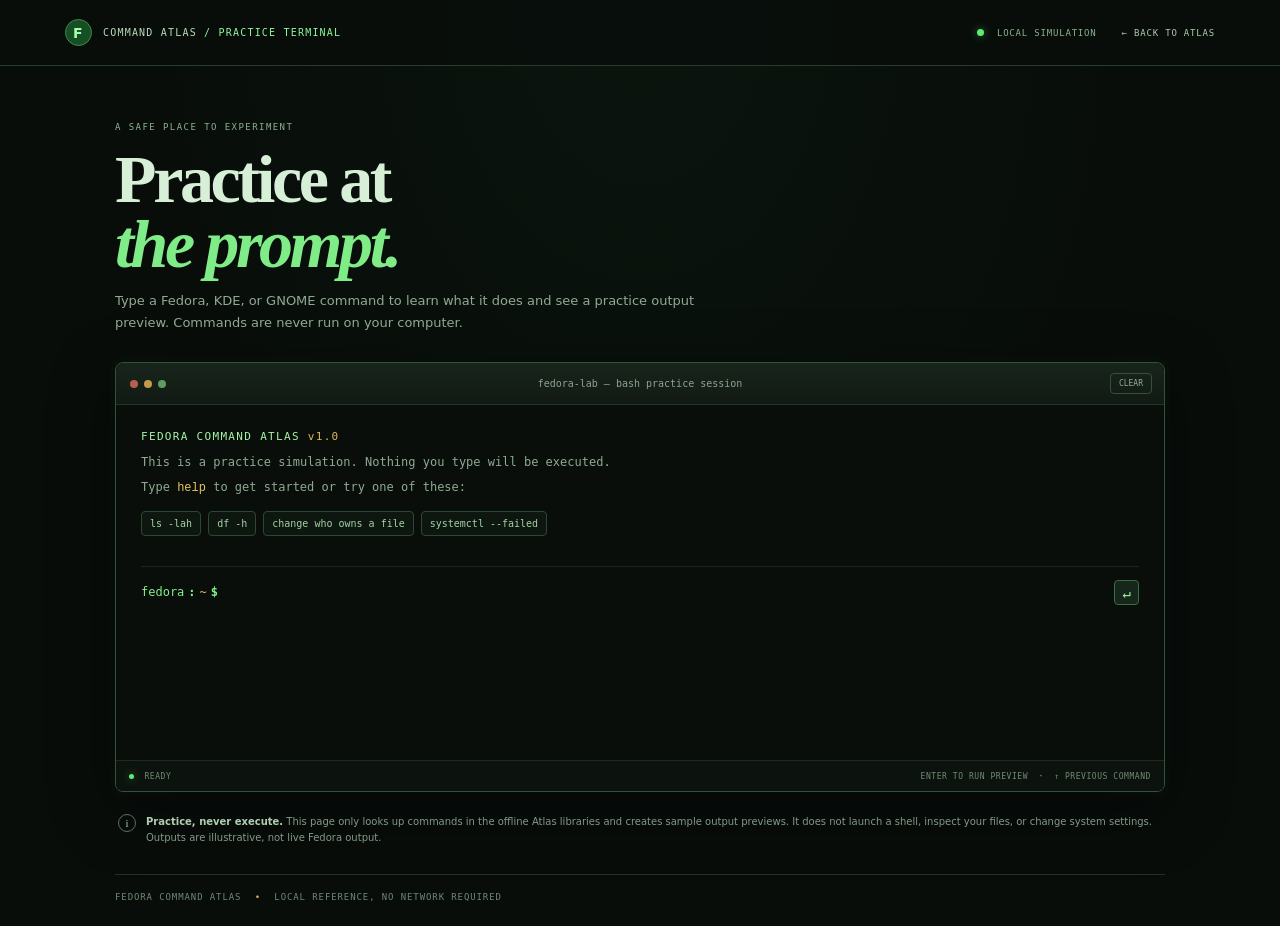
==== simulator.html @ a5a1e13d "Add standalone command practice simulator" ====
<!doctype html>
<html lang="en">
<head>
  <meta charset="utf-8">
  <meta name="viewport" content="width=device-width, initial-scale=1">
  <meta name="theme-color" content="#080d0a">
  <title>Practice Terminal · Fedora Command Atlas</title>
  <link rel="stylesheet" href="simulator.css">
</head>
<body>
  <header class="sim-topbar">
    <a class="wordmark" href="index.html"><span class="mark">F</span><span>COMMAND ATLAS <b>/ PRACTICE TERMINAL</b></span></a>
    <div class="top-right"><span class="local-status"><i></i> LOCAL SIMULATION</span><a href="index.html" class="back-link">← BACK TO ATLAS</a></div>
  </header>
  <main class="sim-page">
    <section class="hero">
      <div class="eyebrow">A SAFE PLACE TO EXPERIMENT</div>
      <h1>Practice at<br><em>the prompt.</em></h1>
      <p>Type a Fedora, KDE, or GNOME command to learn what it does and see a practice output preview. Commands are never run on your computer.</p>
    </section>
    <section class="terminal" aria-label="Command line practice simulator">
      <div class="terminal-bar"><div class="window-dots"><i></i><i></i><i></i></div><span>fedora-lab — bash practice session</span><button id="clear-button" type="button">CLEAR</button></div>
      <div class="terminal-body" id="terminal-body">
        <div class="welcome"><div class="welcome-title">FEDORA COMMAND ATLAS <span>v1.0</span></div><p>This is a practice simulation. Nothing you type will be executed.</p><p>Type <code>help</code> to get started or try one of these:</p><div class="quick-commands"><button type="button" data-command="ls -lah">ls -lah</button><button type="button" data-command="df -h">df -h</button><button type="button" data-command="change who owns a file">change who owns a file</button><button type="button" data-command="systemctl --failed">systemctl --failed</button></div></div>
        <div id="history" class="history" aria-live="polite"></div>
        <form id="command-form" class="prompt-line" autocomplete="off"><label for="command-input"><span>fedora</span><b>:</b><span class="path">~</span><b>$</b></label><input id="command-input" type="text" spellcheck="false" autocapitalize="off" autocomplete="off" aria-label="Enter a command or task phrase" autofocus><button type="submit" aria-label="Submit command">↵</button></form>
      </div>
      <div class="terminal-foot"><span><i></i> READY</span><span>ENTER TO RUN PREVIEW <b>·</b> ↑ PREVIOUS COMMAND</span></div>
    </section>
    <section class="sim-notes"><span class="note-mark">i</span><p><b>Practice, never execute.</b> This page only looks up commands in the offline Atlas libraries and creates sample output previews. It does not launch a shell, inspect your files, or change system settings. Outputs are illustrative, not live Fedora output.</p></section>
    <footer>FEDORA COMMAND ATLAS <span>•</span> LOCAL REFERENCE, NO NETWORK REQUIRED</footer>
  </main>
  <script src="simulator.js"></script>
</body>
</html>
---- simulator.css ----
:root{color-scheme:dark;--bg:#080d0a;--panel:#0d1510;--panel2:#111d14;--line:#263d2a;--green:#8df69a;--soft:#b7dfb8;--muted:#79917d;--amber:#eac15c;--mono:'DM Mono','Cascadia Code','DejaVu Sans Mono',monospace;--sans:'DM Sans',system-ui,sans-serif}*{box-sizing:border-box}body{margin:0;min-height:100vh;background:var(--bg);color:var(--soft);font-family:var(--sans);background-image:radial-gradient(ellipse at 50% 0%,#15321b33 0,transparent 55%)}.sim-topbar{height:66px;border-bottom:1px solid var(--line);display:flex;align-items:center;justify-content:space-between;padding:0 max(28px,calc((100vw - 1150px)/2));background:#080d0acc}.wordmark{display:flex;align-items:center;gap:11px;color:#b9dabb;text-decoration:none;font:10px var(--mono);letter-spacing:.12em}.wordmark b{font-weight:400;color:var(--green)}.mark{display:grid;place-items:center;width:27px;height:27px;border:1px solid #3c8e49;border-radius:50%;background:#174f25;color:#a3ffa8;font:700 14px var(--sans)}.top-right{display:flex;align-items:center;gap:25px}.local-status,.back-link{font:9px var(--mono);letter-spacing:.09em}.local-status{color:#88b18b}.local-status i,.terminal-foot i{display:inline-block;width:7px;height:7px;margin-right:7px;border-radius:50%;background:#5cee70;box-shadow:0 0 9px #5cee7077}.back-link{color:#adcaad;text-decoration:none}.back-link:hover{color:var(--green)}.sim-page{width:min(1050px,calc(100% - 44px));margin:0 auto}.hero{padding:56px 0 28px;max-width:650px}.eyebrow{font:9px var(--mono);letter-spacing:.16em;color:#8bb38d}.hero h1{font:600 clamp(46px,6.5vw,68px)/.95 Georgia,serif;letter-spacing:-.05em;color:#d6efd6;margin:15px 0 14px}.hero h1 em{font-style:italic;color:#7fec88}.hero p{max-width:590px;font-size:13px;line-height:1.7;color:#91a994;margin:0}.terminal{border:1px solid #34513a;border-radius:8px;background:#090e0b;box-shadow:0 18px 65px #0007,0 0 0 5px #09100b;overflow:hidden}.terminal-bar{height:42px;display:flex;align-items:center;position:relative;justify-content:center;border-bottom:1px solid #223728;background:linear-gradient(180deg,#18251b,#111a13);color:#8fa391;font:10px var(--mono)}.window-dots{position:absolute;left:14px;display:flex;gap:6px}.window-dots i{width:8px;height:8px;border-radius:50%;background:#b95d4d}.window-dots i:nth-child(2){background:#c49a48}.window-dots i:nth-child(3){background:#5d9c62}.terminal-bar #clear-button{position:absolute;right:12px;border:1px solid #34513a;border-radius:4px;background:transparent;padding:5px 8px;color:#92ae94;font:8px var(--mono);cursor:pointer}.terminal-bar #clear-button:hover{color:var(--green);border-color:#5b9262}.terminal-body{min-height:355px;max-height:58vh;overflow:auto;padding:23px 25px 14px;font:12px/1.65 var(--mono);scrollbar-color:#315138 #0a100c}.welcome{color:#8eaa91}.welcome-title{color:#a5f5a5;font-size:11px;letter-spacing:.12em}.welcome-title span{color:#dbb953}.welcome p{margin:6px 0}.welcome code{color:#e8c260}.quick-commands{display:flex;gap:7px;flex-wrap:wrap;margin-top:12px}.quick-commands button{border:1px solid #2d4832;border-radius:4px;background:#0d1710;color:#a5d2a5;padding:6px 8px;font:10px var(--mono);cursor:pointer}.quick-commands button:hover{border-color:#73c179;color:#b1ffb2;background:#14251a}.history{display:grid;gap:16px;margin-top:18px}.history-entry{display:grid;gap:6px}.entered-command{display:flex;gap:8px;color:#c0ecc0;overflow-wrap:anywhere}.entered-command .prompt-user{color:#72df7c}.entered-command code{white-space:pre-wrap;overflow-wrap:anywhere}.response{border-left:2px solid #315538;padding:7px 0 7px 13px;margin-left:2px;display:grid;gap:8px;color:#9db99e}.response .response-title{font:9px var(--mono);letter-spacing:.12em;color:#e2bd5c}.response p{margin:0;font:11px/1.65 var(--sans);color:#b0c9b1}.response strong{font-weight:600;color:#c9e9c9}.response code{font:10px var(--mono);color:#a9f1a9}.response pre{margin:0;white-space:pre-wrap;overflow-wrap:anywhere;color:#a9e7aa;font:10px/1.6 var(--mono);background:#0d1710;border:1px solid #1e3423;border-radius:4px;padding:10px 12px}.response .warning{color:#f1ce71}.response .muted{color:#819c84}.response .option-line{display:grid;grid-template-columns:minmax(85px,max-content) minmax(0,1fr);gap:11px}.option-line code{color:#a8f3a9}.prompt-line{display:flex;align-items:center;gap:9px;border-top:1px solid #18271b;margin-top:12px;padding-top:13px}.prompt-line label{display:flex;gap:4px;white-space:nowrap;color:#83ee89}.prompt-line label .path{color:#e0bd5c}.prompt-line input{width:100%;min-width:0;border:0;outline:0;background:transparent;color:#d4f7d3;font:12px var(--mono);caret-color:#8df69a}.prompt-line button{border:1px solid #3b6c42;background:#14271a;border-radius:4px;width:26px;height:25px;color:#a0f1a3;font:14px var(--mono);cursor:pointer}.terminal-foot{height:31px;border-top:1px solid #1c2d20;background:#0c130e;display:flex;align-items:center;justify-content:space-between;padding:0 13px;color:#718a74;font:8px var(--mono);letter-spacing:.07em}.terminal-foot i{width:5px;height:5px;margin-right:5px}.terminal-foot b{color:#c0a34b;font-weight:400;margin:0 5px}.sim-notes{display:flex;align-items:flex-start;gap:10px;margin:22px 3px 0;color:#829b85}.note-mark{width:18px;height:18px;border:1px solid #547357;border-radius:50%;display:grid;place-items:center;flex:none;color:#a7c9a5;font:11px Georgia}.sim-notes p{margin:0;font-size:10px;line-height:1.6}.sim-notes b{color:#b1cfb1;font-weight:600}.sim-page footer{border-top:1px solid #203126;margin-top:28px;padding:17px 0 24px;color:#6f8973;font:9px var(--mono);letter-spacing:.1em}.sim-page footer span{margin:0 7px;color:#dcb84f}@media(max-width:600px){.sim-topbar{padding:0 15px;height:58px}.wordmark{font-size:8px;gap:7px}.mark{width:24px;height:24px}.top-right{gap:12px}.local-status{display:none}.back-link{font-size:8px}.sim-page{width:calc(100% - 28px)}.hero{padding:39px 0 23px}.hero h1{font-size:49px}.hero p{font-size:12px}.terminal-body{padding:18px 14px 12px;min-height:320px}.terminal-bar{font-size:8px}.window-dots{left:9px;gap:4px}.window-dots i{width:7px;height:7px}.terminal-bar #clear-button{right:7px;padding:4px 6px;font-size:7px}.terminal-foot{font-size:7px;padding:0 8px}.quick-commands{gap:5px}.quick-commands button{font-size:9px}.prompt-line{gap:6px}.prompt-line input{font-size:11px}.response .option-line{grid-template-columns:1fr;gap:2px}}
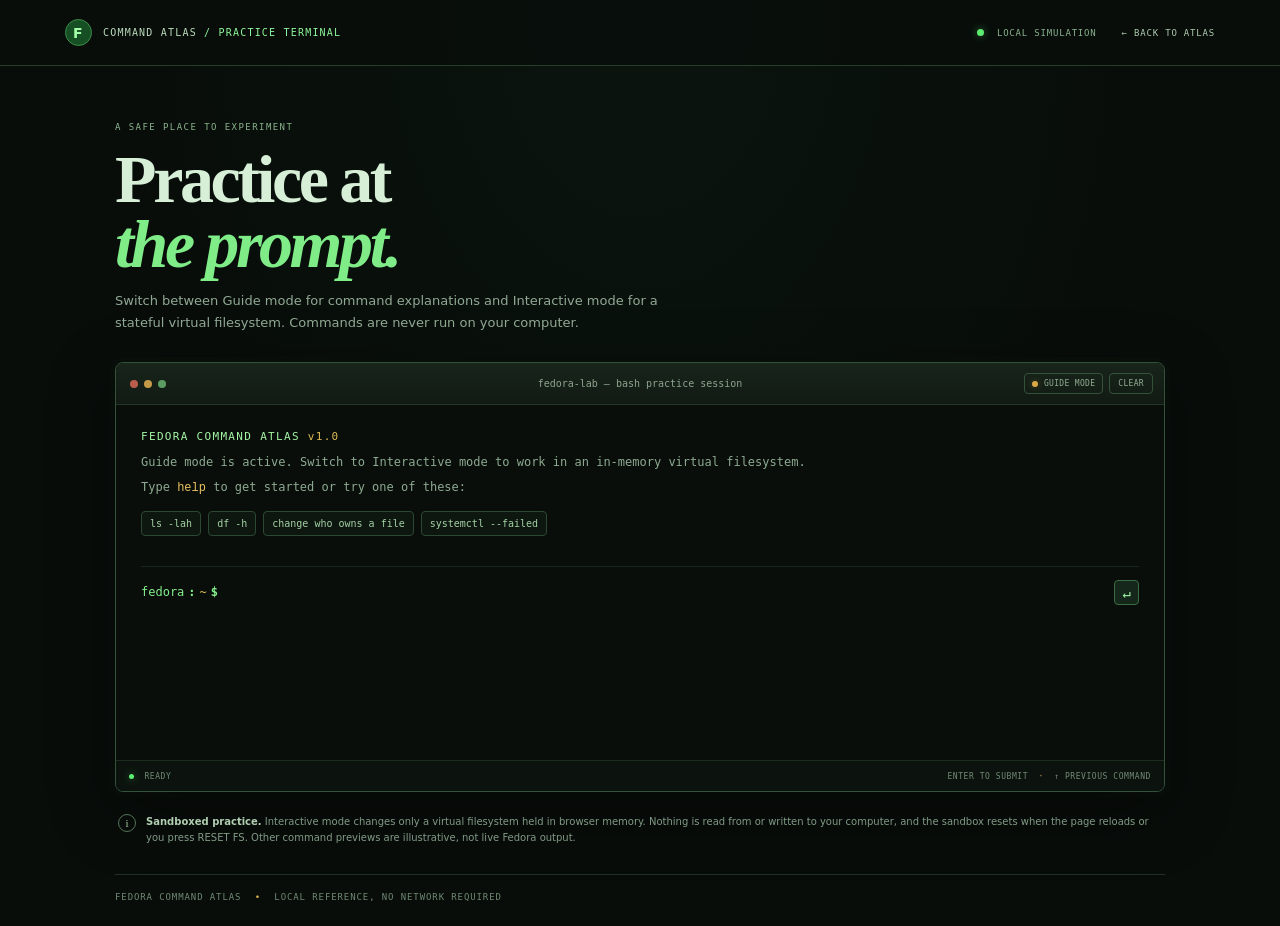
==== commit 037c9748: "Add temporary virtual filesystem mode" ====
--- a/simulator.html
+++ b/simulator.html
@@ -16,18 +16,18 @@
     <section class="hero">
       <div class="eyebrow">A SAFE PLACE TO EXPERIMENT</div>
       <h1>Practice at<br><em>the prompt.</em></h1>
-      <p>Type a Fedora, KDE, or GNOME command to learn what it does and see a practice output preview. Commands are never run on your computer.</p>
+      <p>Switch between Guide mode for command explanations and Interactive mode for a stateful virtual filesystem. Commands are never run on your computer.</p>
     </section>
     <section class="terminal" aria-label="Command line practice simulator">
-      <div class="terminal-bar"><div class="window-dots"><i></i><i></i><i></i></div><span>fedora-lab — bash practice session</span><button id="clear-button" type="button">CLEAR</button></div>
+      <div class="terminal-bar"><div class="window-dots"><i></i><i></i><i></i></div><span>fedora-lab — bash practice session</span><div class="terminal-tools"><button id="mode-toggle" type="button" role="switch" aria-checked="false" aria-label="Switch to interactive filesystem mode"><i></i><span>GUIDE MODE</span></button><button id="reset-button" type="button" hidden>RESET FS</button><button id="clear-button" type="button">CLEAR</button></div></div>
       <div class="terminal-body" id="terminal-body">
-        <div class="welcome"><div class="welcome-title">FEDORA COMMAND ATLAS <span>v1.0</span></div><p>This is a practice simulation. Nothing you type will be executed.</p><p>Type <code>help</code> to get started or try one of these:</p><div class="quick-commands"><button type="button" data-command="ls -lah">ls -lah</button><button type="button" data-command="df -h">df -h</button><button type="button" data-command="change who owns a file">change who owns a file</button><button type="button" data-command="systemctl --failed">systemctl --failed</button></div></div>
+        <div class="welcome"><div class="welcome-title">FEDORA COMMAND ATLAS <span>v1.0</span></div><p>Guide mode is active. Switch to Interactive mode to work in an in-memory virtual filesystem.</p><p>Type <code>help</code> to get started or try one of these:</p><div class="quick-commands"><button type="button" data-command="ls -lah">ls -lah</button><button type="button" data-command="df -h">df -h</button><button type="button" data-command="change who owns a file">change who owns a file</button><button type="button" data-command="systemctl --failed">systemctl --failed</button></div></div>
         <div id="history" class="history" aria-live="polite"></div>
         <form id="command-form" class="prompt-line" autocomplete="off"><label for="command-input"><span>fedora</span><b>:</b><span class="path">~</span><b>$</b></label><input id="command-input" type="text" spellcheck="false" autocapitalize="off" autocomplete="off" aria-label="Enter a command or task phrase" autofocus><button type="submit" aria-label="Submit command">↵</button></form>
       </div>
-      <div class="terminal-foot"><span><i></i> READY</span><span>ENTER TO RUN PREVIEW <b>·</b> ↑ PREVIOUS COMMAND</span></div>
+      <div class="terminal-foot"><span><i></i> READY</span><span>ENTER TO SUBMIT <b>·</b> ↑ PREVIOUS COMMAND</span></div>
     </section>
-    <section class="sim-notes"><span class="note-mark">i</span><p><b>Practice, never execute.</b> This page only looks up commands in the offline Atlas libraries and creates sample output previews. It does not launch a shell, inspect your files, or change system settings. Outputs are illustrative, not live Fedora output.</p></section>
+    <section class="sim-notes"><span class="note-mark">i</span><p><b>Sandboxed practice.</b> Interactive mode changes only a virtual filesystem held in browser memory. Nothing is read from or written to your computer, and the sandbox resets when the page reloads or you press RESET FS. Other command previews are illustrative, not live Fedora output.</p></section>
     <footer>FEDORA COMMAND ATLAS <span>•</span> LOCAL REFERENCE, NO NETWORK REQUIRED</footer>
   </main>
   <script src="simulator.js"></script>
--- a/simulator.css
+++ b/simulator.css
@@ -1 +1,7 @@
-:root{color-scheme:dark;--bg:#080d0a;--panel:#0d1510;--panel2:#111d14;--line:#263d2a;--green:#8df69a;--soft:#b7dfb8;--muted:#79917d;--amber:#eac15c;--mono:'DM Mono','Cascadia Code','DejaVu Sans Mono',monospace;--sans:'DM Sans',system-ui,sans-serif}*{box-sizing:border-box}body{margin:0;min-height:100vh;background:var(--bg);color:var(--soft);font-family:var(--sans);background-image:radial-gradient(ellipse at 50% 0%,#15321b33 0,transparent 55%)}.sim-topbar{height:66px;border-bottom:1px solid var(--line);display:flex;align-items:center;justify-content:space-between;padding:0 max(28px,calc((100vw - 1150px)/2));background:#080d0acc}.wordmark{display:flex;align-items:center;gap:11px;color:#b9dabb;text-decoration:none;font:10px var(--mono);letter-spacing:.12em}.wordmark b{font-weight:400;color:var(--green)}.mark{display:grid;place-items:center;width:27px;height:27px;border:1px solid #3c8e49;border-radius:50%;background:#174f25;color:#a3ffa8;font:700 14px var(--sans)}.top-right{display:flex;align-items:center;gap:25px}.local-status,.back-link{font:9px var(--mono);letter-spacing:.09em}.local-status{color:#88b18b}.local-status i,.terminal-foot i{display:inline-block;width:7px;height:7px;margin-right:7px;border-radius:50%;background:#5cee70;box-shadow:0 0 9px #5cee7077}.back-link{color:#adcaad;text-decoration:none}.back-link:hover{color:var(--green)}.sim-page{width:min(1050px,calc(100% - 44px));margin:0 auto}.hero{padding:56px 0 28px;max-width:650px}.eyebrow{font:9px var(--mono);letter-spacing:.16em;color:#8bb38d}.hero h1{font:600 clamp(46px,6.5vw,68px)/.95 Georgia,serif;letter-spacing:-.05em;color:#d6efd6;margin:15px 0 14px}.hero h1 em{font-style:italic;color:#7fec88}.hero p{max-width:590px;font-size:13px;line-height:1.7;color:#91a994;margin:0}.terminal{border:1px solid #34513a;border-radius:8px;background:#090e0b;box-shadow:0 18px 65px #0007,0 0 0 5px #09100b;overflow:hidden}.terminal-bar{height:42px;display:flex;align-items:center;position:relative;justify-content:center;border-bottom:1px solid #223728;background:linear-gradient(180deg,#18251b,#111a13);color:#8fa391;font:10px var(--mono)}.window-dots{position:absolute;left:14px;display:flex;gap:6px}.window-dots i{width:8px;height:8px;border-radius:50%;background:#b95d4d}.window-dots i:nth-child(2){background:#c49a48}.window-dots i:nth-child(3){background:#5d9c62}.terminal-bar #clear-button{position:absolute;right:12px;border:1px solid #34513a;border-radius:4px;background:transparent;padding:5px 8px;color:#92ae94;font:8px var(--mono);cursor:pointer}.terminal-bar #clear-button:hover{color:var(--green);border-color:#5b9262}.terminal-body{min-height:355px;max-height:58vh;overflow:auto;padding:23px 25px 14px;font:12px/1.65 var(--mono);scrollbar-color:#315138 #0a100c}.welcome{color:#8eaa91}.welcome-title{color:#a5f5a5;font-size:11px;letter-spacing:.12em}.welcome-title span{color:#dbb953}.welcome p{margin:6px 0}.welcome code{color:#e8c260}.quick-commands{display:flex;gap:7px;flex-wrap:wrap;margin-top:12px}.quick-commands button{border:1px solid #2d4832;border-radius:4px;background:#0d1710;color:#a5d2a5;padding:6px 8px;font:10px var(--mono);cursor:pointer}.quick-commands button:hover{border-color:#73c179;color:#b1ffb2;background:#14251a}.history{display:grid;gap:16px;margin-top:18px}.history-entry{display:grid;gap:6px}.entered-command{display:flex;gap:8px;color:#c0ecc0;overflow-wrap:anywhere}.entered-command .prompt-user{color:#72df7c}.entered-command code{white-space:pre-wrap;overflow-wrap:anywhere}.response{border-left:2px solid #315538;padding:7px 0 7px 13px;margin-left:2px;display:grid;gap:8px;color:#9db99e}.response .response-title{font:9px var(--mono);letter-spacing:.12em;color:#e2bd5c}.response p{margin:0;font:11px/1.65 var(--sans);color:#b0c9b1}.response strong{font-weight:600;color:#c9e9c9}.response code{font:10px var(--mono);color:#a9f1a9}.response pre{margin:0;white-space:pre-wrap;overflow-wrap:anywhere;color:#a9e7aa;font:10px/1.6 var(--mono);background:#0d1710;border:1px solid #1e3423;border-radius:4px;padding:10px 12px}.response .warning{color:#f1ce71}.response .muted{color:#819c84}.response .option-line{display:grid;grid-template-columns:minmax(85px,max-content) minmax(0,1fr);gap:11px}.option-line code{color:#a8f3a9}.prompt-line{display:flex;align-items:center;gap:9px;border-top:1px solid #18271b;margin-top:12px;padding-top:13px}.prompt-line label{display:flex;gap:4px;white-space:nowrap;color:#83ee89}.prompt-line label .path{color:#e0bd5c}.prompt-line input{width:100%;min-width:0;border:0;outline:0;background:transparent;color:#d4f7d3;font:12px var(--mono);caret-color:#8df69a}.prompt-line button{border:1px solid #3b6c42;background:#14271a;border-radius:4px;width:26px;height:25px;color:#a0f1a3;font:14px var(--mono);cursor:pointer}.terminal-foot{height:31px;border-top:1px solid #1c2d20;background:#0c130e;display:flex;align-items:center;justify-content:space-between;padding:0 13px;color:#718a74;font:8px var(--mono);letter-spacing:.07em}.terminal-foot i{width:5px;height:5px;margin-right:5px}.terminal-foot b{color:#c0a34b;font-weight:400;margin:0 5px}.sim-notes{display:flex;align-items:flex-start;gap:10px;margin:22px 3px 0;color:#829b85}.note-mark{width:18px;height:18px;border:1px solid #547357;border-radius:50%;display:grid;place-items:center;flex:none;color:#a7c9a5;font:11px Georgia}.sim-notes p{margin:0;font-size:10px;line-height:1.6}.sim-notes b{color:#b1cfb1;font-weight:600}.sim-page footer{border-top:1px solid #203126;margin-top:28px;padding:17px 0 24px;color:#6f8973;font:9px var(--mono);letter-spacing:.1em}.sim-page footer span{margin:0 7px;color:#dcb84f}@media(max-width:600px){.sim-topbar{padding:0 15px;height:58px}.wordmark{font-size:8px;gap:7px}.mark{width:24px;height:24px}.top-right{gap:12px}.local-status{display:none}.back-link{font-size:8px}.sim-page{width:calc(100% - 28px)}.hero{padding:39px 0 23px}.hero h1{font-size:49px}.hero p{font-size:12px}.terminal-body{padding:18px 14px 12px;min-height:320px}.terminal-bar{font-size:8px}.window-dots{left:9px;gap:4px}.window-dots i{width:7px;height:7px}.terminal-bar #clear-button{right:7px;padding:4px 6px;font-size:7px}.terminal-foot{font-size:7px;padding:0 8px}.quick-commands{gap:5px}.quick-commands button{font-size:9px}.prompt-line{gap:6px}.prompt-line input{font-size:11px}.response .option-line{grid-template-columns:1fr;gap:2px}}
+:root{color-scheme:dark;--bg:#080d0a;--panel:#0d1510;--panel2:#111d14;--line:#263d2a;--green:#8df69a;--soft:#b7dfb8;--muted:#79917d;--amber:#eac15c;--mono:'DM Mono','Cascadia Code','DejaVu Sans Mono',monospace;--sans:'DM Sans',system-ui,sans-serif}*{box-sizing:border-box}body{margin:0;min-height:100vh;background:var(--bg);color:var(--soft);font-family:var(--sans);background-image:radial-gradient(ellipse at 50% 0%,#15321b33 0,transparent 55%)}.sim-topbar{height:66px;border-bottom:1px solid var(--line);display:flex;align-items:center;justify-content:space-between;padding:0 max(28px,calc((100vw - 1150px)/2));background:#080d0acc}.wordmark{display:flex;align-items:center;gap:11px;color:#b9dabb;text-decoration:none;font:10px var(--mono);letter-spacing:.12em}.wordmark b{font-weight:400;color:var(--green)}.mark{display:grid;place-items:center;width:27px;height:27px;border:1px solid #3c8e49;border-radius:50%;background:#174f25;color:#a3ffa8;font:700 14px var(--sans)}.top-right{display:flex;align-items:center;gap:25px}.local-status,.back-link{font:9px var(--mono);letter-spacing:.09em}.local-status{color:#88b18b}.local-status i,.terminal-foot i{display:inline-block;width:7px;height:7px;margin-right:7px;border-radius:50%;background:#5cee70;box-shadow:0 0 9px #5cee7077}.back-link{color:#adcaad;text-decoration:none}.back-link:hover{color:var(--green)}.sim-page{width:min(1050px,calc(100% - 44px));margin:0 auto}.hero{padding:56px 0 28px;max-width:650px}.eyebrow{font:9px var(--mono);letter-spacing:.16em;color:#8bb38d}.hero h1{font:600 clamp(46px,6.5vw,68px)/.95 Georgia,serif;letter-spacing:-.05em;color:#d6efd6;margin:15px 0 14px}.hero h1 em{font-style:italic;color:#7fec88}.hero p{max-width:590px;font-size:13px;line-height:1.7;color:#91a994;margin:0}.terminal{border:1px solid #34513a;border-radius:8px;background:#090e0b;box-shadow:0 18px 65px #0007,0 0 0 5px #09100b;overflow:hidden}.terminal-bar{height:42px;display:flex;align-items:center;position:relative;justify-content:center;border-bottom:1px solid #223728;background:linear-gradient(180deg,#18251b,#111a13);color:#8fa391;font:10px var(--mono)}.window-dots{position:absolute;left:14px;display:flex;gap:6px}.window-dots i{width:8px;height:8px;border-radius:50%;background:#b95d4d}.window-dots i:nth-child(2){background:#c49a48}.window-dots i:nth-child(3){background:#5d9c62}.terminal-bar #clear-button{position:static;right:auto;border:1px solid #34513a;border-radius:4px;background:transparent;padding:5px 8px;color:#92ae94;font:8px var(--mono);cursor:pointer}.terminal-bar #clear-button:hover{color:var(--green);border-color:#5b9262}.terminal-body{min-height:355px;max-height:58vh;overflow:auto;padding:23px 25px 14px;font:12px/1.65 var(--mono);scrollbar-color:#315138 #0a100c}.welcome{color:#8eaa91}.welcome-title{color:#a5f5a5;font-size:11px;letter-spacing:.12em}.welcome-title span{color:#dbb953}.welcome p{margin:6px 0}.welcome code{color:#e8c260}.quick-commands{display:flex;gap:7px;flex-wrap:wrap;margin-top:12px}.quick-commands button{border:1px solid #2d4832;border-radius:4px;background:#0d1710;color:#a5d2a5;padding:6px 8px;font:10px var(--mono);cursor:pointer}.quick-commands button:hover{border-color:#73c179;color:#b1ffb2;background:#14251a}.history{display:grid;gap:16px;margin-top:18px}.history-entry{display:grid;gap:6px}.entered-command{display:flex;gap:8px;color:#c0ecc0;overflow-wrap:anywhere}.entered-command .prompt-user{color:#72df7c}.entered-command code{white-space:pre-wrap;overflow-wrap:anywhere}.response{border-left:2px solid #315538;padding:7px 0 7px 13px;margin-left:2px;display:grid;gap:8px;color:#9db99e}.response .response-title{font:9px var(--mono);letter-spacing:.12em;color:#e2bd5c}.response p{margin:0;font:11px/1.65 var(--sans);color:#b0c9b1}.response strong{font-weight:600;color:#c9e9c9}.response code{font:10px var(--mono);color:#a9f1a9}.response pre{margin:0;white-space:pre-wrap;overflow-wrap:anywhere;color:#a9e7aa;font:10px/1.6 var(--mono);background:#0d1710;border:1px solid #1e3423;border-radius:4px;padding:10px 12px}.response .warning{color:#f1ce71}.response .muted{color:#819c84}.response .option-line{display:grid;grid-template-columns:minmax(85px,max-content) minmax(0,1fr);gap:11px}.option-line code{color:#a8f3a9}.prompt-line{display:flex;align-items:center;gap:9px;border-top:1px solid #18271b;margin-top:12px;padding-top:13px}.prompt-line label{display:flex;gap:4px;white-space:nowrap;color:#83ee89}.prompt-line label .path{color:#e0bd5c}.prompt-line input{width:100%;min-width:0;border:0;outline:0;background:transparent;color:#d4f7d3;font:12px var(--mono);caret-color:#8df69a}.prompt-line button{border:1px solid #3b6c42;background:#14271a;border-radius:4px;width:26px;height:25px;color:#a0f1a3;font:14px var(--mono);cursor:pointer}.terminal-foot{height:31px;border-top:1px solid #1c2d20;background:#0c130e;display:flex;align-items:center;justify-content:space-between;padding:0 13px;color:#718a74;font:8px var(--mono);letter-spacing:.07em}.terminal-foot i{width:5px;height:5px;margin-right:5px}.terminal-foot b{color:#c0a34b;font-weight:400;margin:0 5px}.sim-notes{display:flex;align-items:flex-start;gap:10px;margin:22px 3px 0;color:#829b85}.note-mark{width:18px;height:18px;border:1px solid #547357;border-radius:50%;display:grid;place-items:center;flex:none;color:#a7c9a5;font:11px Georgia}.sim-notes p{margin:0;font-size:10px;line-height:1.6}.sim-notes b{color:#b1cfb1;font-weight:600}.sim-page footer{border-top:1px solid #203126;margin-top:28px;padding:17px 0 24px;color:#6f8973;font:9px var(--mono);letter-spacing:.1em}.sim-page footer span{margin:0 7px;color:#dcb84f}@media(max-width:600px){.sim-topbar{padding:0 15px;height:58px}.wordmark{font-size:8px;gap:7px}.mark{width:24px;height:24px}.top-right{gap:12px}.local-status{display:none}.back-link{font-size:8px}.sim-page{width:calc(100% - 28px)}.hero{padding:39px 0 23px}.hero h1{font-size:49px}.hero p{font-size:12px}.terminal-body{padding:18px 14px 12px;min-height:320px}.terminal-bar{font-size:8px}.window-dots{left:9px;gap:4px}.window-dots i{width:7px;height:7px}.terminal-bar #clear-button{right:auto;padding:4px 6px;font-size:7px}.terminal-foot{font-size:7px;padding:0 8px}.quick-commands{gap:5px}.quick-commands button{font-size:9px}.prompt-line{gap:6px}.prompt-line input{font-size:11px}.response .option-line{grid-template-columns:1fr;gap:2px}}
+.terminal-tools{position:absolute;right:11px;display:flex;align-items:center;gap:6px}.terminal-tools button{border:1px solid #34513a;border-radius:4px;background:transparent;padding:5px 7px;color:#92ae94;font:8px var(--mono);letter-spacing:.04em;cursor:pointer;white-space:nowrap}.terminal-tools button:hover{color:var(--green);border-color:#5b9262}.terminal-tools #mode-toggle{display:flex;align-items:center;gap:6px}.terminal-tools #mode-toggle i{width:6px;height:6px;border-radius:50%;background:#daa943;box-shadow:0 0 6px #daa94355}.terminal-tools #mode-toggle[aria-checked="true"]{color:#a5f5a5;border-color:#43854c;background:#102016}.terminal-tools #mode-toggle[aria-checked="true"] i{background:#5cee70;box-shadow:0 0 7px #5cee70aa}.terminal-tools #reset-button{color:#efc971}.terminal[data-mode="interactive"]{border-color:#46834d;box-shadow:0 18px 65px #0007,0 0 0 5px #09100b,0 0 28px #1a572229}.terminal[data-mode="interactive"] .terminal-bar{background:linear-gradient(180deg,#1b3020,#111a13)}.terminal[data-mode="interactive"] .welcome-title{color:#8df69a}.terminal[data-mode="interactive"] .terminal-foot>span:first-child{color:#9cf5a0}.terminal[data-mode="interactive"] .terminal-foot>span:first-child i{background:#5cee70;box-shadow:0 0 8px #5cee70aa}
+@media(max-width:600px){.terminal-bar>span{transform:translateX(-20px);font-size:7px}.terminal-tools{right:6px;gap:3px}.terminal-tools button{padding:4px 5px;font-size:7px}.terminal-tools #mode-toggle{gap:4px}.terminal-tools #mode-toggle i{width:5px;height:5px}.terminal-bar #clear-button{right:auto}}
+
+.terminal-tools #clear-button,.terminal-tools #reset-button{position:static;right:auto}
+.mode-notice{padding:8px 10px;border:1px solid #28432d;border-radius:4px;color:#a4c9a5;background:#0d1710;font:10px/1.5 var(--mono)}
+@media(max-width:450px){.terminal-bar>span{display:none}}
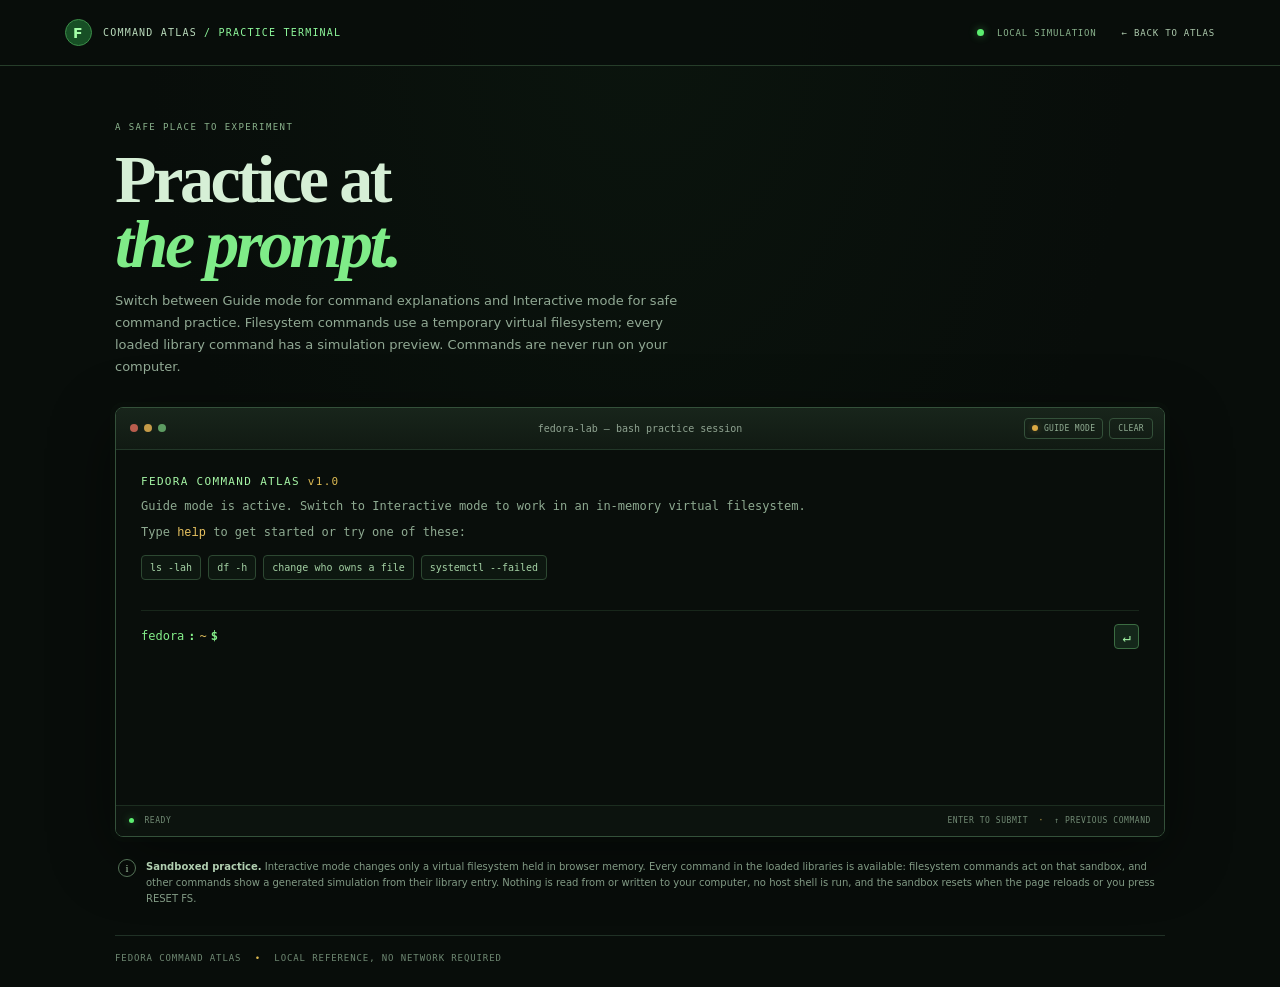
==== commit 4bf3c304: "Expand simulator command coverage and add terminal favicon" ====
--- a/simulator.html
+++ b/simulator.html
@@ -5,6 +5,8 @@
   <meta name="viewport" content="width=device-width, initial-scale=1">
   <meta name="theme-color" content="#080d0a">
   <title>Practice Terminal · Fedora Command Atlas</title>
+  <link rel="icon" href="assets/terminal-icon.ico" sizes="any">
+  <link rel="icon" type="image/png" href="assets/terminal-icon.png">
   <link rel="stylesheet" href="simulator.css">
 </head>
 <body>
@@ -16,7 +18,7 @@
     <section class="hero">
       <div class="eyebrow">A SAFE PLACE TO EXPERIMENT</div>
       <h1>Practice at<br><em>the prompt.</em></h1>
-      <p>Switch between Guide mode for command explanations and Interactive mode for a stateful virtual filesystem. Commands are never run on your computer.</p>
+      <p>Switch between Guide mode for command explanations and Interactive mode for safe command practice. Filesystem commands use a temporary virtual filesystem; every loaded library command has a simulation preview. Commands are never run on your computer.</p>
     </section>
     <section class="terminal" aria-label="Command line practice simulator">
       <div class="terminal-bar"><div class="window-dots"><i></i><i></i><i></i></div><span>fedora-lab — bash practice session</span><div class="terminal-tools"><button id="mode-toggle" type="button" role="switch" aria-checked="false" aria-label="Switch to interactive filesystem mode"><i></i><span>GUIDE MODE</span></button><button id="reset-button" type="button" hidden>RESET FS</button><button id="clear-button" type="button">CLEAR</button></div></div>
@@ -27,7 +29,7 @@
       </div>
       <div class="terminal-foot"><span><i></i> READY</span><span>ENTER TO SUBMIT <b>·</b> ↑ PREVIOUS COMMAND</span></div>
     </section>
-    <section class="sim-notes"><span class="note-mark">i</span><p><b>Sandboxed practice.</b> Interactive mode changes only a virtual filesystem held in browser memory. Nothing is read from or written to your computer, and the sandbox resets when the page reloads or you press RESET FS. Other command previews are illustrative, not live Fedora output.</p></section>
+    <section class="sim-notes"><span class="note-mark">i</span><p><b>Sandboxed practice.</b> Interactive mode changes only a virtual filesystem held in browser memory. Every command in the loaded libraries is available: filesystem commands act on that sandbox, and other commands show a generated simulation from their library entry. Nothing is read from or written to your computer, no host shell is run, and the sandbox resets when the page reloads or you press RESET FS.</p></section>
     <footer>FEDORA COMMAND ATLAS <span>•</span> LOCAL REFERENCE, NO NETWORK REQUIRED</footer>
   </main>
   <script src="simulator.js"></script>
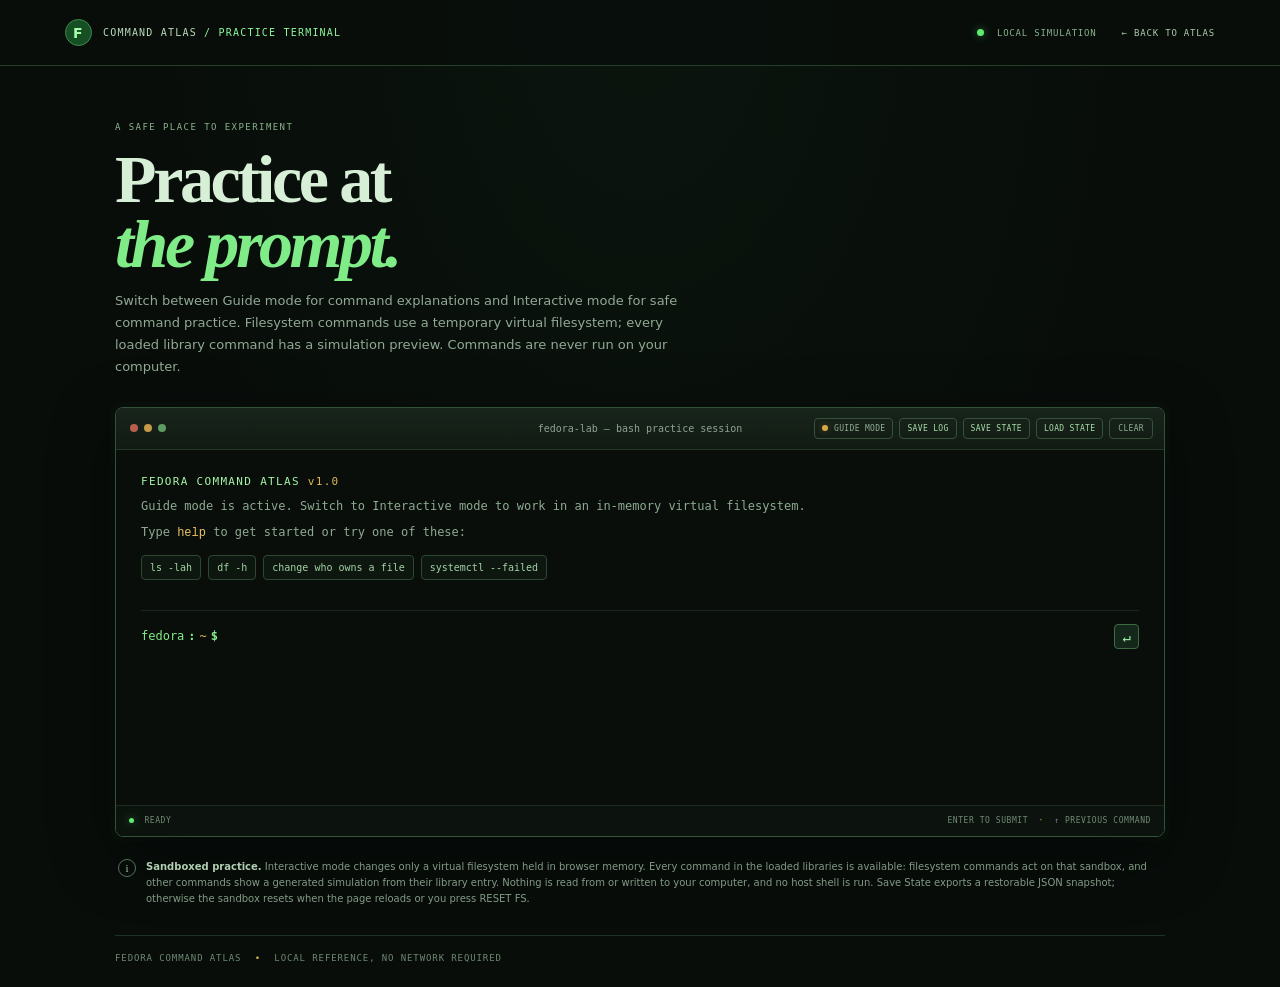
==== commit 97d4d025: "Add session log and simulator state export" ====
--- a/simulator.html
+++ b/simulator.html
@@ -21,7 +21,7 @@
       <p>Switch between Guide mode for command explanations and Interactive mode for safe command practice. Filesystem commands use a temporary virtual filesystem; every loaded library command has a simulation preview. Commands are never run on your computer.</p>
     </section>
     <section class="terminal" aria-label="Command line practice simulator">
-      <div class="terminal-bar"><div class="window-dots"><i></i><i></i><i></i></div><span>fedora-lab — bash practice session</span><div class="terminal-tools"><button id="mode-toggle" type="button" role="switch" aria-checked="false" aria-label="Switch to interactive filesystem mode"><i></i><span>GUIDE MODE</span></button><button id="reset-button" type="button" hidden>RESET FS</button><button id="clear-button" type="button">CLEAR</button></div></div>
+      <div class="terminal-bar"><div class="window-dots"><i></i><i></i><i></i></div><span>fedora-lab — bash practice session</span><div class="terminal-tools"><button id="mode-toggle" type="button" role="switch" aria-checked="false" aria-label="Switch to interactive filesystem mode"><i></i><span>GUIDE MODE</span></button><button id="reset-button" type="button" hidden>RESET FS</button><button id="save-log-button" type="button" title="Download the full session as Markdown">SAVE LOG</button><button id="save-state-button" type="button" title="Download the current simulator state">SAVE STATE</button><button id="load-state-button" type="button" title="Load a saved simulator state">LOAD STATE</button><button id="clear-button" type="button">CLEAR</button><input id="load-state-input" type="file" accept=".json,.atlas-state,application/json" hidden></div></div>
       <div class="terminal-body" id="terminal-body">
         <div class="welcome"><div class="welcome-title">FEDORA COMMAND ATLAS <span>v1.0</span></div><p>Guide mode is active. Switch to Interactive mode to work in an in-memory virtual filesystem.</p><p>Type <code>help</code> to get started or try one of these:</p><div class="quick-commands"><button type="button" data-command="ls -lah">ls -lah</button><button type="button" data-command="df -h">df -h</button><button type="button" data-command="change who owns a file">change who owns a file</button><button type="button" data-command="systemctl --failed">systemctl --failed</button></div></div>
         <div id="history" class="history" aria-live="polite"></div>
@@ -29,7 +29,7 @@
       </div>
       <div class="terminal-foot"><span><i></i> READY</span><span>ENTER TO SUBMIT <b>·</b> ↑ PREVIOUS COMMAND</span></div>
     </section>
-    <section class="sim-notes"><span class="note-mark">i</span><p><b>Sandboxed practice.</b> Interactive mode changes only a virtual filesystem held in browser memory. Every command in the loaded libraries is available: filesystem commands act on that sandbox, and other commands show a generated simulation from their library entry. Nothing is read from or written to your computer, no host shell is run, and the sandbox resets when the page reloads or you press RESET FS.</p></section>
+    <section class="sim-notes"><span class="note-mark">i</span><p><b>Sandboxed practice.</b> Interactive mode changes only a virtual filesystem held in browser memory. Every command in the loaded libraries is available: filesystem commands act on that sandbox, and other commands show a generated simulation from their library entry. Nothing is read from or written to your computer, and no host shell is run. Save State exports a restorable JSON snapshot; otherwise the sandbox resets when the page reloads or you press RESET FS.</p></section>
     <footer>FEDORA COMMAND ATLAS <span>•</span> LOCAL REFERENCE, NO NETWORK REQUIRED</footer>
   </main>
   <script src="simulator.js"></script>
--- a/simulator.css
+++ b/simulator.css
@@ -5,3 +5,25 @@
 .terminal-tools #clear-button,.terminal-tools #reset-button{position:static;right:auto}
 .mode-notice{padding:8px 10px;border:1px solid #28432d;border-radius:4px;color:#a4c9a5;background:#0d1710;font:10px/1.5 var(--mono)}
 @media(max-width:450px){.terminal-bar>span{display:none}}
+
+/* Interactive responses read as shell stdout/stderr; Guide mode keeps its cards. */
+.history-entry[data-mode="interactive"]{gap:2px}
+.history-entry[data-mode="interactive"]>.response,
+.history-entry[data-mode="interactive"] .response{display:block;border:0;margin:0;padding:0;background:transparent;color:#b9dabb}
+.history-entry[data-mode="interactive"] .response-title{display:none}
+.history-entry[data-mode="interactive"] .response p{margin:0;white-space:pre-wrap;overflow-wrap:anywhere;color:#b9dabb;font:12px/1.6 var(--mono)}
+.history-entry[data-mode="interactive"] .response .warning p,
+.history-entry[data-mode="interactive"] .response.warning p{color:#f0ca70}
+.history-entry[data-mode="interactive"] .response pre{display:block;margin:0;padding:0;border:0;border-radius:0;background:transparent;color:#b9f4b9;font:12px/1.6 var(--mono);white-space:pre-wrap;overflow-wrap:anywhere}
+.history-entry[data-mode="interactive"] .terminal-output.stderr{color:#f0ca70}
+.terminal-tools #save-log-button,.terminal-tools #save-state-button,.terminal-tools #load-state-button{color:#a8dda9}
+@media(max-width:600px){
+  .terminal-tools #mode-toggle span{font-size:0}
+  .terminal-tools #mode-toggle span::after{content:"FS";font:7px var(--mono)}
+  .terminal-tools #reset-button,.terminal-tools #save-log-button,.terminal-tools #save-state-button,.terminal-tools #load-state-button,.terminal-tools #clear-button{font-size:0;padding:4px 5px}
+  .terminal-tools #reset-button::after{content:"RST";font:7px var(--mono)}
+  .terminal-tools #save-log-button::after{content:"LOG";font:7px var(--mono)}
+  .terminal-tools #save-state-button::after{content:"SAVE";font:7px var(--mono)}
+  .terminal-tools #load-state-button::after{content:"LOAD";font:7px var(--mono)}
+  .terminal-tools #clear-button::after{content:"CLEAR";font:7px var(--mono)}
+}
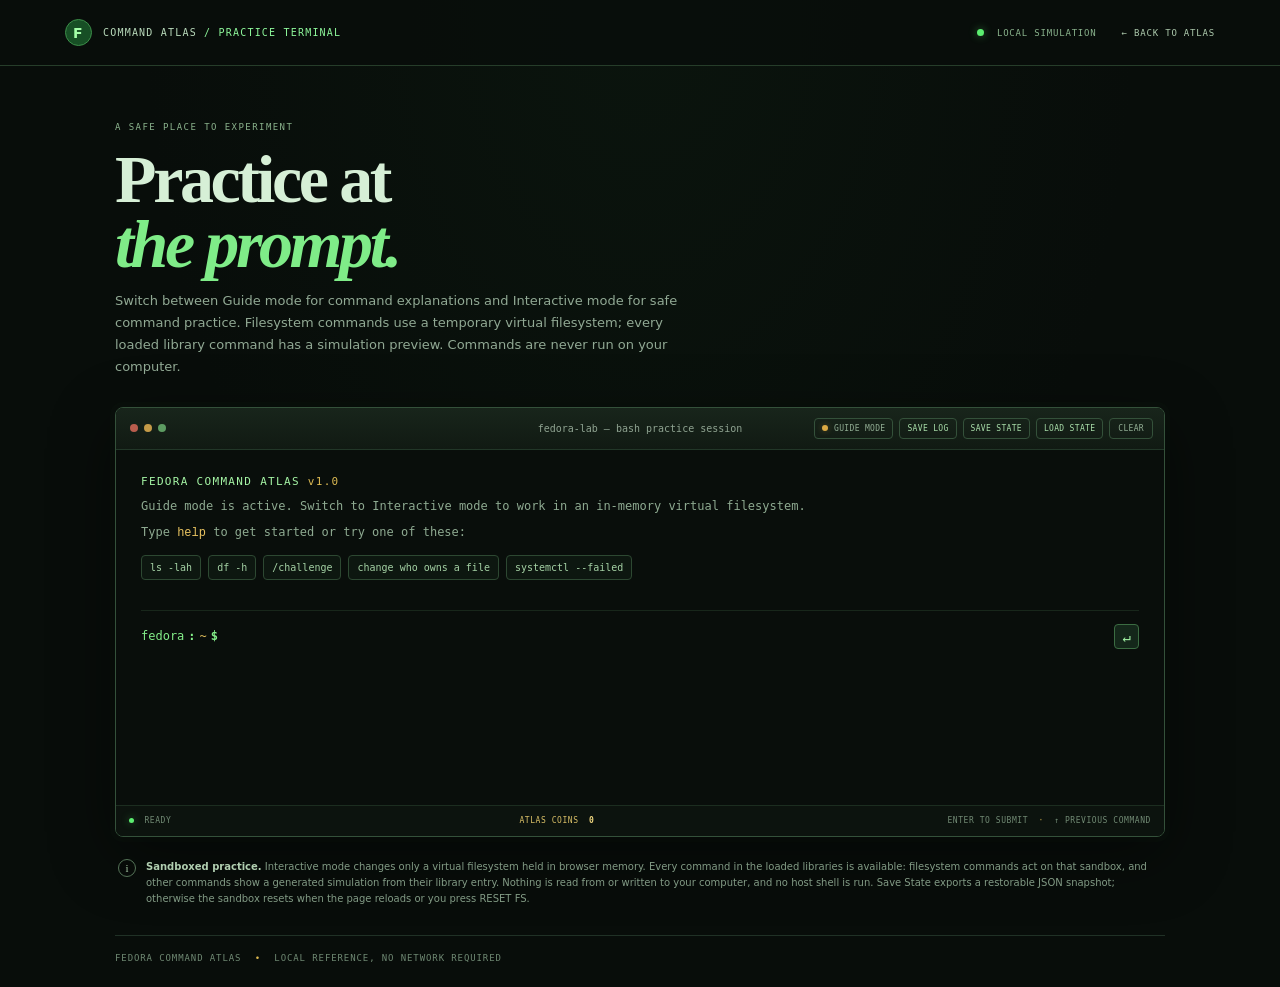
==== commit 72f45a08: "Add offline Atlas coin challenges" ====
--- a/simulator.html
+++ b/simulator.html
@@ -23,11 +23,11 @@
     <section class="terminal" aria-label="Command line practice simulator">
       <div class="terminal-bar"><div class="window-dots"><i></i><i></i><i></i></div><span>fedora-lab — bash practice session</span><div class="terminal-tools"><button id="mode-toggle" type="button" role="switch" aria-checked="false" aria-label="Switch to interactive filesystem mode"><i></i><span>GUIDE MODE</span></button><button id="reset-button" type="button" hidden>RESET FS</button><button id="save-log-button" type="button" title="Download the full session as Markdown">SAVE LOG</button><button id="save-state-button" type="button" title="Download the current simulator state">SAVE STATE</button><button id="load-state-button" type="button" title="Load a saved simulator state">LOAD STATE</button><button id="clear-button" type="button">CLEAR</button><input id="load-state-input" type="file" accept=".json,.atlas-state,application/json" hidden></div></div>
       <div class="terminal-body" id="terminal-body">
-        <div class="welcome"><div class="welcome-title">FEDORA COMMAND ATLAS <span>v1.0</span></div><p>Guide mode is active. Switch to Interactive mode to work in an in-memory virtual filesystem.</p><p>Type <code>help</code> to get started or try one of these:</p><div class="quick-commands"><button type="button" data-command="ls -lah">ls -lah</button><button type="button" data-command="df -h">df -h</button><button type="button" data-command="change who owns a file">change who owns a file</button><button type="button" data-command="systemctl --failed">systemctl --failed</button></div></div>
+        <div class="welcome"><div class="welcome-title">FEDORA COMMAND ATLAS <span>v1.0</span></div><p>Guide mode is active. Switch to Interactive mode to work in an in-memory virtual filesystem.</p><p>Type <code>help</code> to get started or try one of these:</p><div class="quick-commands"><button type="button" data-command="ls -lah">ls -lah</button><button type="button" data-command="df -h">df -h</button><button type="button" data-command="/challenge">/challenge</button><button type="button" data-command="change who owns a file">change who owns a file</button><button type="button" data-command="systemctl --failed">systemctl --failed</button></div></div>
         <div id="history" class="history" aria-live="polite"></div>
         <form id="command-form" class="prompt-line" autocomplete="off"><label for="command-input"><span>fedora</span><b>:</b><span class="path">~</span><b>$</b></label><input id="command-input" type="text" spellcheck="false" autocapitalize="off" autocomplete="off" aria-label="Enter a command or task phrase" autofocus><button type="submit" aria-label="Submit command">↵</button></form>
       </div>
-      <div class="terminal-foot"><span><i></i> READY</span><span>ENTER TO SUBMIT <b>·</b> ↑ PREVIOUS COMMAND</span></div>
+      <div class="terminal-foot"><span><i></i> READY</span><span class="coin-display">ATLAS COINS <b id="coin-balance">0</b></span><span>ENTER TO SUBMIT <b>·</b> ↑ PREVIOUS COMMAND</span></div>
     </section>
     <section class="sim-notes"><span class="note-mark">i</span><p><b>Sandboxed practice.</b> Interactive mode changes only a virtual filesystem held in browser memory. Every command in the loaded libraries is available: filesystem commands act on that sandbox, and other commands show a generated simulation from their library entry. Nothing is read from or written to your computer, and no host shell is run. Save State exports a restorable JSON snapshot; otherwise the sandbox resets when the page reloads or you press RESET FS.</p></section>
     <footer>FEDORA COMMAND ATLAS <span>•</span> LOCAL REFERENCE, NO NETWORK REQUIRED</footer>
--- a/simulator.css
+++ b/simulator.css
@@ -27,3 +27,10 @@
   .terminal-tools #load-state-button::after{content:"LOAD";font:7px var(--mono)}
   .terminal-tools #clear-button::after{content:"CLEAR";font:7px var(--mono)}
 }
+.terminal-foot .coin-display{color:#d9bf67}
+.terminal-foot .coin-display b{color:#f0d77f;font-weight:600}
+@media(max-width:450px){
+  .terminal-foot .coin-display{font-size:6px}
+  .terminal-foot>span:last-child{font-size:0}
+  .terminal-foot>span:last-child::before{content:"↵ RUN · ↑ HISTORY";font:7px var(--mono)}
+}
